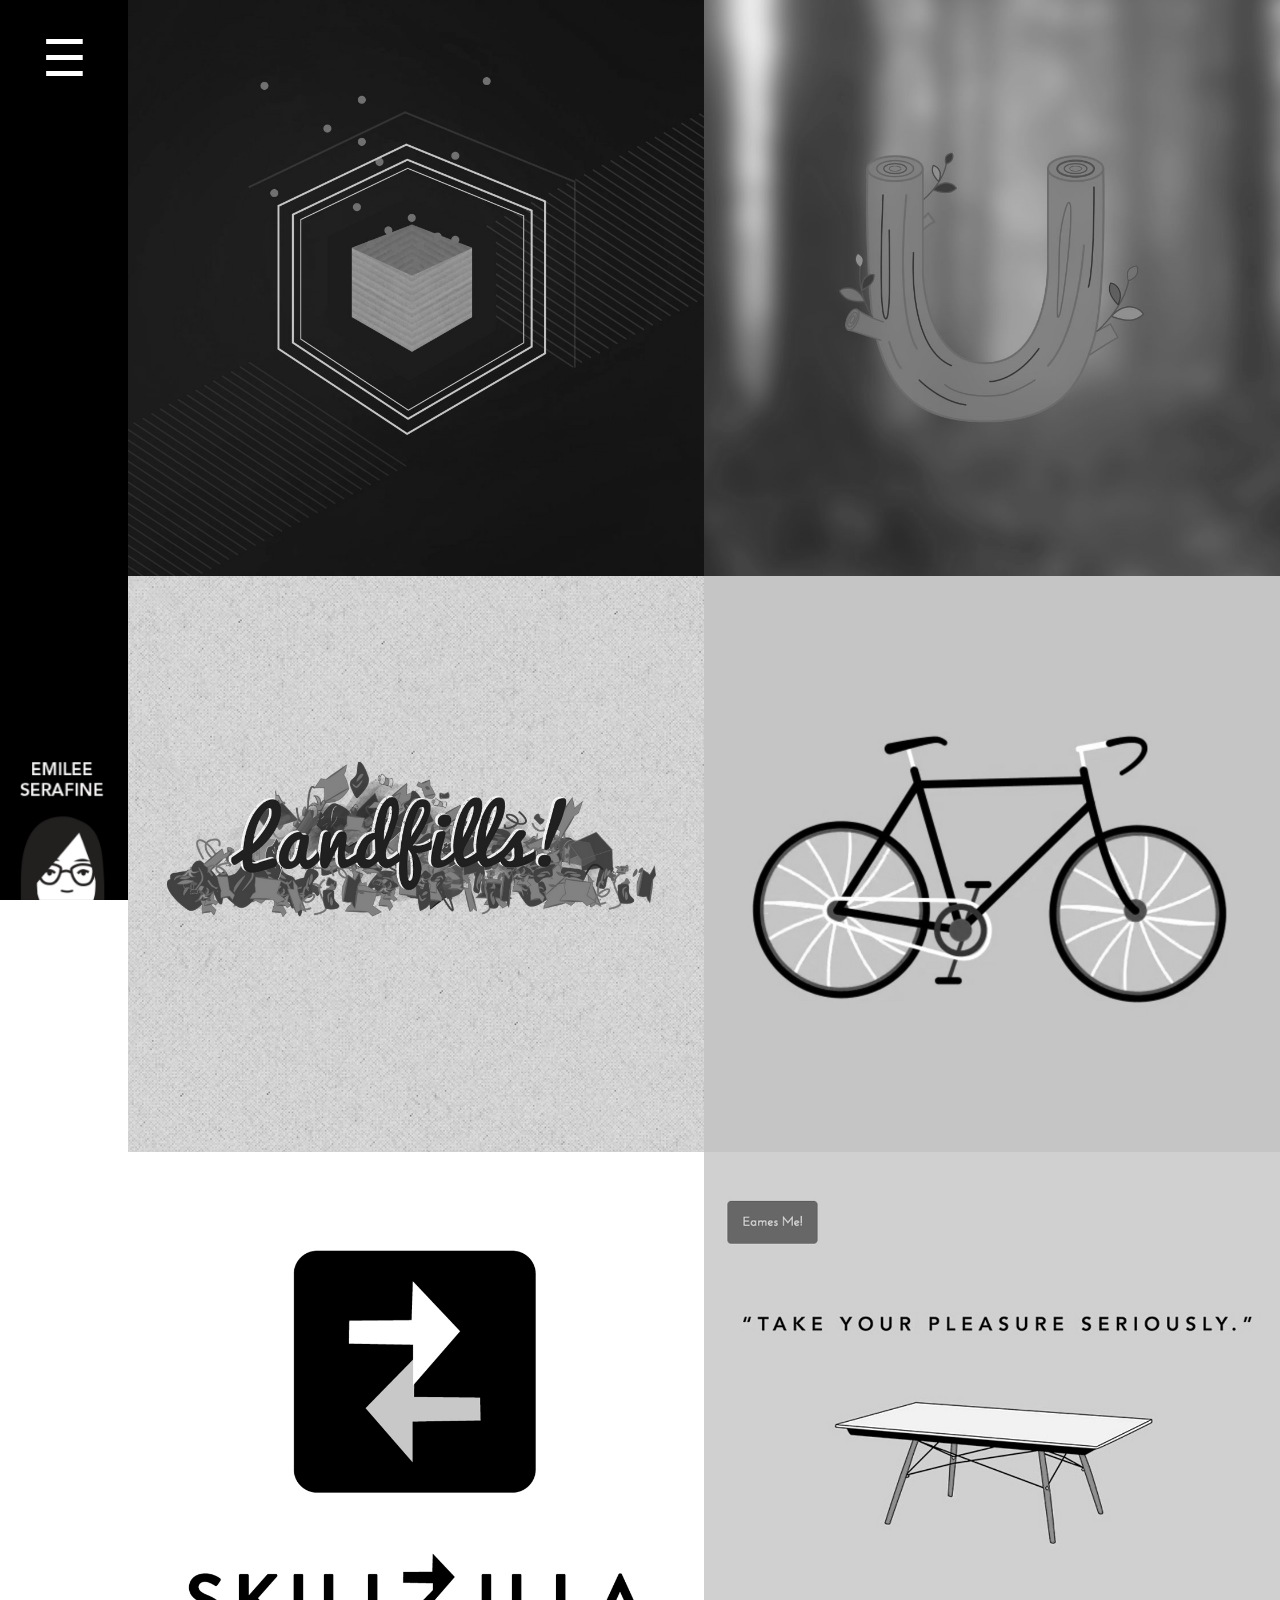
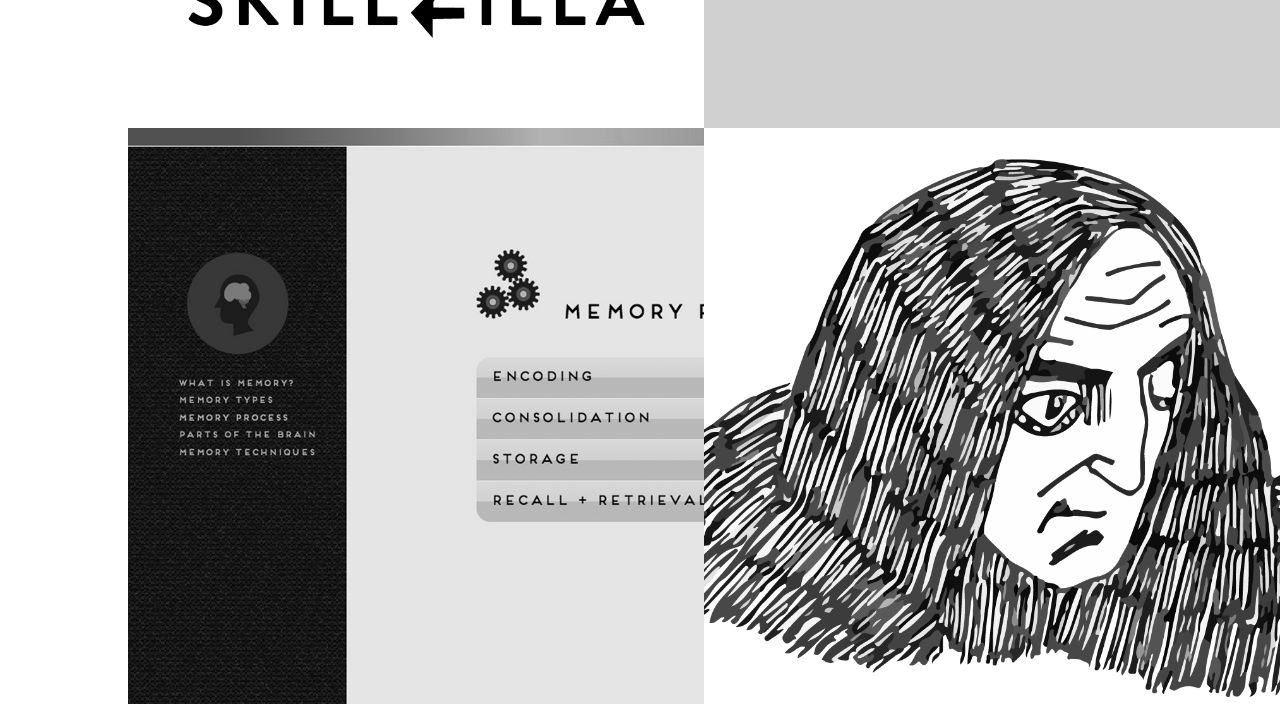
==== index.html @ f76195ec "imported code" ====
<!doctype html>
<html>
	<head>
		<meta charset="utf-8">
		<title>Emilee Serafine</title>
		<link href="css/reset.css" type="text/css" rel="stylesheet" />
		<link href="css/styles.css" type="text/css" rel="stylesheet"/>
		<meta charset="utf-8">
		<meta name="viewport" content="width=device-width, initial-scale=1">
	</head>
	<body>

		<div class="sidenav">
			<a href="#" class="nav-icon">&#9776;</a>
			<div class="logo">
			<img src="./img/logo.png"></div>
			<div class="content">
				
				<div class="hello">
					<h1>Hello,</h1>
					<p>Thanks for stopping by. I'm Emilee, a web and visual designer based in San Francisco.</p>
					<br></br>
					<h2>contact.</h2><p>emilee.serafine@gmail.com</p>

				
						<div class="left"><a href="http://www.behance.net/emileeserafine"><img src="./img/behance.png"></a></div>
						<div class="middle"><a href="http://www.linkedin.com/pub/emilee-serafine/47/217/44"><img src="./img/linkedin.png"></a></div>
						<div class="right"><a href="http://www.vimeo.com/emileeserafine"><img src="./img/vimeo.png"></a>
						</div>

				</div>

			</div>
		</div>
		<div class="work-container">
			<section class="work">

				<div class="work-item" id="lacuna">
					<a href="lacuna.html"><img src="./img/lacuna.jpg" /></a>
				</div>

				<div class="work-item" id="50logos">
					<a href="50logos.html"><img src="./img/50logos.jpg" /></a>
				</div>

				<div class="work-item" id="landfills">
					<a href="landfills_1.html"><img src="./img/landfills.jpg" /></a>
				</div>

				<div class="work-item" id="motion">
					<a href="https://vimeo.com/70374836" target="blank"><img src="./img/motion.jpg" /></a>
				</div>

				<div class="work-item" id="skillzilla">
					<a href="skillzilla.html"><img src="./img/skillzilla.jpg" /></a>
				</div>

				<div class="work-item" id="eames">
					<a href="eames_1.html"><img src="./img/eames.jpg" /></a>
				</div>

				<div class="work-item" id="memory">
					<a href="memory_1.html"><img src="./img/memory.jpg" /></a>
				</div>

				<div class="work-item" id="illustration">
					<a href="illustration.html"><img src="./img/illustration.jpg" /></a>
				</div>
			</section>
		</div>


			<script type="text/javascript" src="src/jquery-1.8.2.min.js"></script>
			<script type="text/javascript">
				$('.nav-icon').on('click', function(e){
					$('body').toggleClass('open');
					e.preventDefault();
				});

		  </script>
	</body>
</html>
---- css/styles.css ----
* {
    -webkit-box-sizing: border-box;
    -moz-box-sizing: border-box;
    box-sizing: border-box;
}

@font-face { font-family: AvenirMedium; src: url('../fonts/AvenirMedium.otf'); }
@font-face { font-family: Bodoni_Italic; src: url('../fonts/Bodoni_Italic.otf'); }
@font-face { font-family: AvenirLight; src: url('../fonts/AvenirLight.otf'); }

a{
    color: #d15463;
}
.work-container {
    overflow-x: hidden;
    position: relative;
    width: 100%;
}

.work {
    width: 100%;
    float: left;
    overflow: hidden;
    padding-left: 8em;
    position: relative;
    left: 0;
    -webkit-transition: all .5s ease;
    -moz-transition: all .5s ease;
    -ms-transition: all .5s ease;
    -o-transition: all .5s ease;
    transition: all .5s ease;
}

.work-item {
    width: 50%;
    overflow: hidden;
    float: left;
}


.hello {
    padding-left: 20%;
    padding-right: 20%;
    padding-top: 10%;
}

.hello>H1 {
    font-family: 'AvenirMedium',  sans-serif;
    font-size: 4em;
    padding-bottom: .5em;
}

.left img{
    width: 4em;
    float: left;
    filter: url("data:image/svg+xml;utf8,&lt;svg xmlns=\'http://www.w3.org/2000/svg\'&gt;&lt;filter id=\'grayscale\'&gt;&lt;feColorMatrix type=\'matrix\' values=\'0.3333 0.3333 0.3333 0 0 0.3333 0.3333 0.3333 0 0 0.3333 0.3333 0.3333 0 0 0 0 0 1 0\'/&gt;&lt;/filter&gt;&lt;/svg&gt;#grayscale"); /* Firefox 10+, Firefox on Android */
    filter: gray; /* IE6-9 */
    -webkit-filter: grayscale(100%); /* Chrome 19+, Safari 6+, Safari 6+ iOS */
}

.middle img{
    float: left;
    width: 4em;
    filter: url("data:image/svg+xml;utf8,&lt;svg xmlns=\'http://www.w3.org/2000/svg\'&gt;&lt;filter id=\'grayscale\'&gt;&lt;feColorMatrix type=\'matrix\' values=\'0.3333 0.3333 0.3333 0 0 0.3333 0.3333 0.3333 0 0 0.3333 0.3333 0.3333 0 0 0 0 0 1 0\'/&gt;&lt;/filter&gt;&lt;/svg&gt;#grayscale"); /* Firefox 10+, Firefox on Android */
    filter: gray; /* IE6-9 */
    -webkit-filter: grayscale(100%); /* Chrome 19+, Safari 6+, Safari 6+ iOS */
}

.right img{
    float: left;
    width: 4em;
    filter: url("data:image/svg+xml;utf8,&lt;svg xmlns=\'http://www.w3.org/2000/svg\'&gt;&lt;filter id=\'grayscale\'&gt;&lt;feColorMatrix type=\'matrix\' values=\'0.3333 0.3333 0.3333 0 0 0.3333 0.3333 0.3333 0 0 0.3333 0.3333 0.3333 0 0 0 0 0 1 0\'/&gt;&lt;/filter&gt;&lt;/svg&gt;#grayscale"); /* Firefox 10+, Firefox on Android */
    filter: gray; /* IE6-9 */
    -webkit-filter: grayscale(100%); /* Chrome 19+, Safari 6+, Safari 6+ iOS */
}

.left img:hover {
        filter: none;
    -webkit-filter: grayscale(0);
}

.middle img:hover {
        filter: none;
    -webkit-filter: grayscale(0);
}

.right img:hover {
        filter: none;
    -webkit-filter: grayscale(0);
}


.hello>H2 {
    font-family: 'AvenirMedium',  sans-serif;
    font-size: 1.8em;
    color: white;
    line-height: 2em;
    text-decoration: none;
}

H2> a {
    font-family: 'AvenirMedium',  sans-serif;
    font-size: 1em;
    color: white;
    padding-right: 2em;
}


.hello>p {
    font-family: 'Bodoni_Italic';
    font-size: 1.8em;
    line-height: 2em;
}


.work img {
    height: auto;
    width: 100%;
    float: left;
    background-size: 100%;
    filter: url("data:image/svg+xml;utf8,&lt;svg xmlns=\'http://www.w3.org/2000/svg\'&gt;&lt;filter id=\'grayscale\'&gt;&lt;feColorMatrix type=\'matrix\' values=\'0.3333 0.3333 0.3333 0 0 0.3333 0.3333 0.3333 0 0 0.3333 0.3333 0.3333 0 0 0 0 0 1 0\'/&gt;&lt;/filter&gt;&lt;/svg&gt;#grayscale"); /* Firefox 10+, Firefox on Android */
    filter: gray; /* IE6-9 */
    -webkit-filter: grayscale(100%); /* Chrome 19+, Safari 6+, Safari 6+ iOS */
}

.work img:hover {
    filter: none;
    -webkit-filter: grayscale(0);

}


.sidenav {
    width: 63em;
    height: 100%;
    background-color: black;
    position: fixed;
    color: white;
    z-index: 999;
    left: -55em;
    -webkit-transition: all .5s ease;
    -moz-transition: all .5s ease;
    -ms-transition: all .5s ease;
    -o-transition: all .5s ease;
    transition: all .5s ease;
    /*font-size: 64px;*/
}

.nav-icon {
    font-size: 50px;
    text-align: center;
    display: block;
    height: 100%;
    width: 128px;
    float: right;
    background: black;
    color: white;
    padding-top: 3%;
}


.logo>img {
    width: 5.4em;
    display: inline-block;
    float: right;
    z-index: 1000;
    position: fixed;
    bottom: 0;
    left: 1.2em;
}

.content {
    padding: 20px;
    background: black;
}


/*WHEN OPEN*/

.open .work {

    left: 24em;
}

.open .sidenav {
    left: 0;
}


/* Project page styles */


.videoWrapper {
    position: relative;
    padding-bottom: 56.25%; /* 16:9 */
    padding-top: 25px;
    height: 0;
    margin-top: 16em;
}

.videoWrapper object, .videoWrapper embed, .videoWrapper iframe {
    position: absolute;
    top: 0;
    left: 0;
    width: 100%;
    height: 100%;
    padding-left: 3em;
}

.videoWrapper_lacuna {
    position: relative;
    padding-bottom: 56.25%; /* 16:9 */
    padding-top: 25px;
    height: 0;
    margin-top: 35em;
}

.videoWrapper_lacuna object, .videoWrapper_lacuna embed, .videoWrapper_lacuna iframe {
    position: absolute;
    top: 0;
    left: 0;
    width: 100%;
    height: 100%;
    padding-left: 3em;
}


.videoWrapper_2 {
    position: relative;
    padding-bottom: 56.25%; /* 16:9 */
    padding-top: 25px;
    height: 0;
    margin-top: 3em;
}

.videoWrapper_2 object, .videoWrapper_2 embed, .videoWrapper_2 iframe {
    position: absolute;
    top: 0;
    left: 0;
    width: 100%;
    height: 100%;
    padding-left: 3em;
}

.project {
    width: 100%;
    height: 100%;
    margin-top: 3.5em;
    padding-top: 1em;
    padding-left: 10em;
}

.project_container img{
    width: 100%;
    padding-left: 3em;
}

.project_container {
    margin-left: 4em;
}

.project_container a:hover {
    color: #999999;
}

.landfills_img {
    width: 80%;
    padding-bottom: 5em;
    margin: 0 auto;
}

.skillzilla_img {
    width: 80%;
    padding-bottom: 5em;
    margin: 0 auto;
}

.landfills_img img {
    padding-top: 3em;
}

.back_button {
    font-size: 4em;
    font-family: "AvenirMedium", sans-serif;
    background-color: black;
    color: white;
    position: absolute;
    top: 2em;
    left: 14.2em;
    z-index: 1001;
}

#head {
    text-align: center;
    font-family: "AvenirMedium", sans-serif;
    padding-top: 40%;
    padding-bottom: 5%;
    font-size: 2em;
    display: block;

}


.emperor_concept {
    background-color: black;
    color: white;
}

.project_title {
    width: 45%;
    font-family: "Bodoni_Italic";
    padding-left: 10%;
    padding-bottom: .3em;
    position: absolute;
    font-size: 2em;    
    border-bottom: 1px;
    border-style: solid;
    line-height: 1.5em;

}

.project_info {
    width: 20%;
    font-family: "AvenirLight";
    font-size: 1em;
    line-height: 1.7em;
    float: left;
    padding-left: 50%;
}


.launch {
    margin-top: 5%;
    margin-bottom:10em;
    padding-left: 50%;
    font-family: "AvenirMedium";
    letter-spacing: .3em;
    float: left;
    line-height: 2em;
}

.launch>a {
    color: black;
}

span {
    font-size: .8em;
    line-height: 3em;
    color: #999999;
}

.landfills_img p {
    text-align: center;
    font-family: "Bodoni_Italic";
    font-size: 1.5em;
    border-bottom: 1px solid;
    padding-bottom: 1em;
}


/* Tablet! */
@media screen and (min-width:720px) and (max-width:1080px) {

    .sidenav {
        width: 45em;
        height: 100%;
        background-color: black;
        position: fixed;
        color: white;
        z-index: 999;
        left: -37em;
        -webkit-transition: all .5s ease;
        -moz-transition: all .5s ease;
        -ms-transition: all .5s ease;
        -o-transition: all .5s ease;
        transition: all .5s ease;
        /*font-size: 64px;*/
    }

    .back_button {
        font-size: 4em;
        font-family: "AvenirMedium", sans-serif;
        background-color: black;
        color: white;
        position: absolute;
        top: 1.8em;
        left: 9.8em;
        z-index: 1001;
    }

    .hello>p {
        font-family: 'Bodoni_Italic';
        font-size: 1.8em;
        line-height: 1.5em;
    }


}

    .project_title {

        font-family: "Bodoni_Italic";
        padding-left: 20%;
        position: relative;
        font-size: 2em;    
        border-bottom: 1px;
        border-style: solid;
        line-height: 1.5em;

    }

        .project_info {
        width: 85%;
        font-family: "AvenirLight";
        font-size: 1em;
        line-height: 1.7em;
        float: left;
        padding-left: 50%;
        padding-top: 3em;
    }


/* Mobile! */
@media screen and (max-width: 719px) {


    .sidenav {
        width: 30em;
        height: 100%;
        background-color: black;
        position: fixed;
        color: white;
        z-index: 999;
        left: -22em;
        -webkit-transition: all .5s ease;
        -moz-transition: all .5s ease;
        -ms-transition: all .5s ease;
        -o-transition: all .5s ease;
        transition: all .5s ease;
        /*font-size: 64px;*/
    }

    .back_button {
        font-size: 4em;
        font-family: "AvenirMedium", sans-serif;
        background-color: black;
        color: white;
        position: absolute;
        top: 2em;
        left: 6em;
        z-index: 1001;
    }

    .hello {
        height: 100%;
        padding-left: 2.5em;
    }

    .hello>p {
        font-family: 'Bodoni_Italic';
        font-size: 1.6em;
        line-height: 1.6em;
    }

    .hello>H2 {
        font-family: 'AvenirMedium',  sans-serif;
        font-size: 1.5em;
        color: white;
        line-height: 1.2em;
        text-decoration: none;
    }

    .hello>H1 {
        font-family: 'AvenirMedium',  sans-serif;
        font-size: 3em;
        padding-bottom: .5em;
    }

    .left img{
    width: 3em;
    float: left;
    filter: url("data:image/svg+xml;utf8,&lt;svg xmlns=\'http://www.w3.org/2000/svg\'&gt;&lt;filter id=\'grayscale\'&gt;&lt;feColorMatrix type=\'matrix\' values=\'0.3333 0.3333 0.3333 0 0 0.3333 0.3333 0.3333 0 0 0.3333 0.3333 0.3333 0 0 0 0 0 1 0\'/&gt;&lt;/filter&gt;&lt;/svg&gt;#grayscale"); /* Firefox 10+, Firefox on Android */
    filter: gray; /* IE6-9 */
    -webkit-filter: grayscale(100%); /* Chrome 19+, Safari 6+, Safari 6+ iOS */
}

    .middle img{
        float: left;
        width: 3em;
        filter: url("data:image/svg+xml;utf8,&lt;svg xmlns=\'http://www.w3.org/2000/svg\'&gt;&lt;filter id=\'grayscale\'&gt;&lt;feColorMatrix type=\'matrix\' values=\'0.3333 0.3333 0.3333 0 0 0.3333 0.3333 0.3333 0 0 0.3333 0.3333 0.3333 0 0 0 0 0 1 0\'/&gt;&lt;/filter&gt;&lt;/svg&gt;#grayscale"); /* Firefox 10+, Firefox on Android */
        filter: gray; /* IE6-9 */
        -webkit-filter: grayscale(100%); /* Chrome 19+, Safari 6+, Safari 6+ iOS */
    }

    .right img{
        float: left;
        width: 3em;
        filter: url("data:image/svg+xml;utf8,&lt;svg xmlns=\'http://www.w3.org/2000/svg\'&gt;&lt;filter id=\'grayscale\'&gt;&lt;feColorMatrix type=\'matrix\' values=\'0.3333 0.3333 0.3333 0 0 0.3333 0.3333 0.3333 0 0 0.3333 0.3333 0.3333 0 0 0 0 0 1 0\'/&gt;&lt;/filter&gt;&lt;/svg&gt;#grayscale"); /* Firefox 10+, Firefox on Android */
        filter: gray; /* IE6-9 */
        -webkit-filter: grayscale(100%); /* Chrome 19+, Safari 6+, Safari 6+ iOS */
    }

    .left img:hover {
            filter: none;
        -webkit-filter: grayscale(0);
    }

    .middle img:hover {
            filter: none;
        -webkit-filter: grayscale(0);
    }

    .right img:hover {
            filter: none;
        -webkit-filter: grayscale(0);
    }

        .project_title {
        width: 90%;
        font-family: "Bodoni_Italic";
        padding-left: 20%;
        position: relative;
        font-size: 2em;    
        border-bottom: 1px;
        border-style: solid;
        line-height: 1.5em;

    }

}

@media screen and (max-width: 480px) {
    .sidenav {
        width: 100%;
        left: 0;
        max-height: 70px;
        overflow: hidden;
        position: absolute;
    }
    .open .sidenav {
        min-height: 100%;
    }
    .work {
        padding-left: 0;
        padding-top: 4.4em;
    }

    .open .work {
        left: 0;
    }

    div.hello {
        padding-left: .6em;
        padding-top: 3em;
    }

    .hello>H1 {
        font-family: 'AvenirMedium',  sans-serif;
        font-size: 2.3em;
    }

    .left img{
        width: 3em;
        padding-top: .5em;
        filter: url("data:image/svg+xml;utf8,&lt;svg xmlns=\'http://www.w3.org/2000/svg\'&gt;&lt;filter id=\'grayscale\'&gt;&lt;feColorMatrix type=\'matrix\' values=\'0.3333 0.3333 0.3333 0 0 0.3333 0.3333 0.3333 0 0 0.3333 0.3333 0.3333 0 0 0 0 0 1 0\'/&gt;&lt;/filter&gt;&lt;/svg&gt;#grayscale"); /* Firefox 10+, Firefox on Android */
        filter: gray; /* IE6-9 */
        -webkit-filter: grayscale(100%); /* Chrome 19+, Safari 6+, Safari 6+ iOS */
    }

    .middle img{
        width: 3em;
        padding-top: .5em;
        filter: url("data:image/svg+xml;utf8,&lt;svg xmlns=\'http://www.w3.org/2000/svg\'&gt;&lt;filter id=\'grayscale\'&gt;&lt;feColorMatrix type=\'matrix\' values=\'0.3333 0.3333 0.3333 0 0 0.3333 0.3333 0.3333 0 0 0.3333 0.3333 0.3333 0 0 0 0 0 1 0\'/&gt;&lt;/filter&gt;&lt;/svg&gt;#grayscale"); /* Firefox 10+, Firefox on Android */
        filter: gray; /* IE6-9 */
        -webkit-filter: grayscale(100%); /* Chrome 19+, Safari 6+, Safari 6+ iOS */
    }

    .right img{
        width: 3em;
        padding-top: .5em;
        filter: url("data:image/svg+xml;utf8,&lt;svg xmlns=\'http://www.w3.org/2000/svg\'&gt;&lt;filter id=\'grayscale\'&gt;&lt;feColorMatrix type=\'matrix\' values=\'0.3333 0.3333 0.3333 0 0 0.3333 0.3333 0.3333 0 0 0.3333 0.3333 0.3333 0 0 0 0 0 1 0\'/&gt;&lt;/filter&gt;&lt;/svg&gt;#grayscale"); /* Firefox 10+, Firefox on Android */
        filter: gray; /* IE6-9 */
        -webkit-filter: grayscale(100%); /* Chrome 19+, Safari 6+, Safari 6+ iOS */
    }

    .left img:hover {
            filter: none;
        -webkit-filter: grayscale(0);
    }

    .middle img:hover {
            filter: none;
        -webkit-filter: grayscale(0);
    }

    .right img:hover {
            filter: none;
        -webkit-filter: grayscale(0);
    }

    H2> a {
    font-family: 'AvenirMedium',  sans-serif;
    color: white;
    }


    .hello>p {
        font-family: 'Bodoni_Italic';
        font-size: 1.4em;
        line-height: 1.5em;
    }


    .hello>H2 {
        font-family: 'AvenirMedium',  sans-serif;
        font-size: 1.2em;
        text-decoration: none;
        padding-bottom: .3em;
    }

    .work img {
        height: auto;
        width: 100%;
        float: left;
        background-size: 100%;
        filter: url("data:image/svg+xml;utf8,&lt;svg xmlns=\'http://www.w3.org/2000/svg\'&gt;&lt;filter id=\'grayscale\'&gt;&lt;feColorMatrix type=\'matrix\' values=\'0.3333 0.3333 0.3333 0 0 0.3333 0.3333 0.3333 0 0 0.3333 0.3333 0.3333 0 0 0 0 0 1 0\'/&gt;&lt;/filter&gt;&lt;/svg&gt;#grayscale"); /* Firefox 10+, Firefox on Android */
        filter: gray; /* IE6-9 */
        -webkit-filter: grayscale(100%); /* Chrome 19+, Safari 6+, Safari 6+ iOS */
    }

    .work img:hover {
        filter: none;
        -webkit-filter: grayscale(0);

    }

    .nav-icon {
        font-size: 2em;
        display: block;
        height: 100%;
        float: right;
        background: black;
        color: white;
        padding-right: 1.7em;
    }

    a.nav-icon {
        width: 30px;
    }

    .logo>img {
       display: none;
    }

    .project {
    width: 100%;
    height: 100%;
    margin-top: 1em;
    padding-top: 1em;
    margin-left: 0;
    margin-right: 0;
    padding-right: 0;
    }

    div.project_container {
        padding-top: 4.4em;
        padding-bottom: 0;
        padding-right: 0;
        margin-right: 0;
    }

    .project_container {
        margin-left: 0;
        margin-right: 0;
        margin-bottom: 0;
        padding-right: 0;
        padding-bottom: 0;
    }

    .project_container img{
        padding-left: 0;
        padding-bottom: 0;
    }

    div.project_img {
        padding-bottom: 0;
        margin-bottom: 0;
    }

    .project_container a:hover {
        color: #999999;
    }

    .landfills_img {
        width: 80%;
        padding-bottom: 0;
        margin: 0 auto;
    }

    .skillzilla_img {
        width: 80%;
        padding-bottom: 0;
        margin: 0 auto;
        padding-top: .8em;
    }

    .landfills_img img {
        padding-top: 0;
    }

    .landfills_img {
        padding-bottom: 0;
    }

    a.back_button {
        display: block;
        font-family: "AvenirMedium", sans-serif; 
        font-size: 2.8em;   
        line-height: 1em;
        top: .3em;
        left: .5em;
    }

    #head {
        text-align: center;
        font-family: "AvenirMedium", sans-serif;
        padding-bottom: 1em;
        font-size: 2em;
    }

    .emperor_concept {
        background-color: black;
        color: white;
    }

    div.project_title {
        width: 100%;
        font-family: "Bodoni_Italic";
        text-align: center;
        padding-bottom: .3em;
        padding-top: 0;
        font-size: 1.5em;    
        padding-left: 0;
    }

    div.project_info {
        width: 90%;
        font-family: "AvenirLight";
        font-size: 1em;
        line-height: 1.7em;
        padding-left: 10%;
    }

    .launch {
        margin-top: 5%;
        padding-top: 1em;
        padding-bottom: 1em;
        padding-left: 10%;
        font-family: "AvenirMedium";
        letter-spacing: .3em;
        width: 100em;
        line-height: 2em;
    }

    .launch>a {
        color: black;
    }

    span {
        font-size: .8em;
        line-height: 3em;
        color: #999999;
    }

    .landfills_img p {
        text-align: center;
        font-family: "Bodoni_Italic";
        font-size: .8em;
        border-bottom: 1px solid;
        padding-bottom: .8;
    }
}
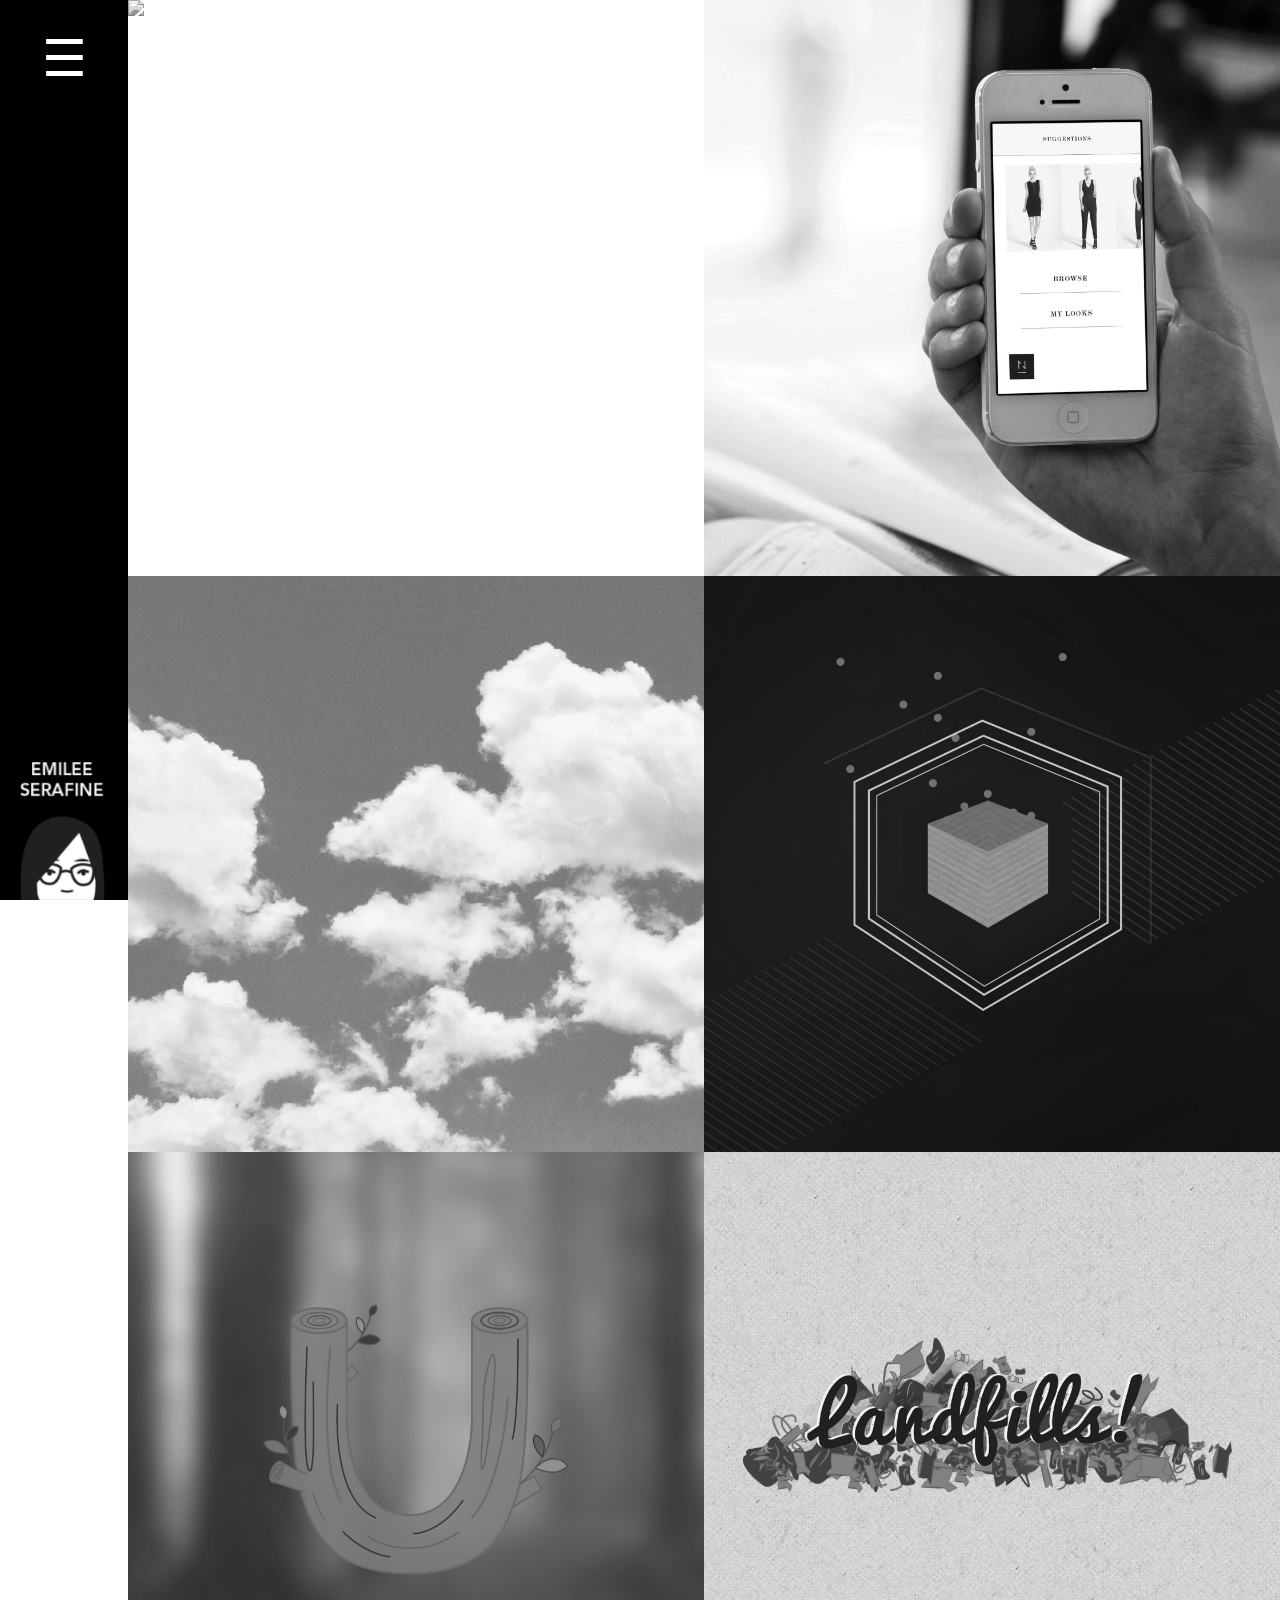
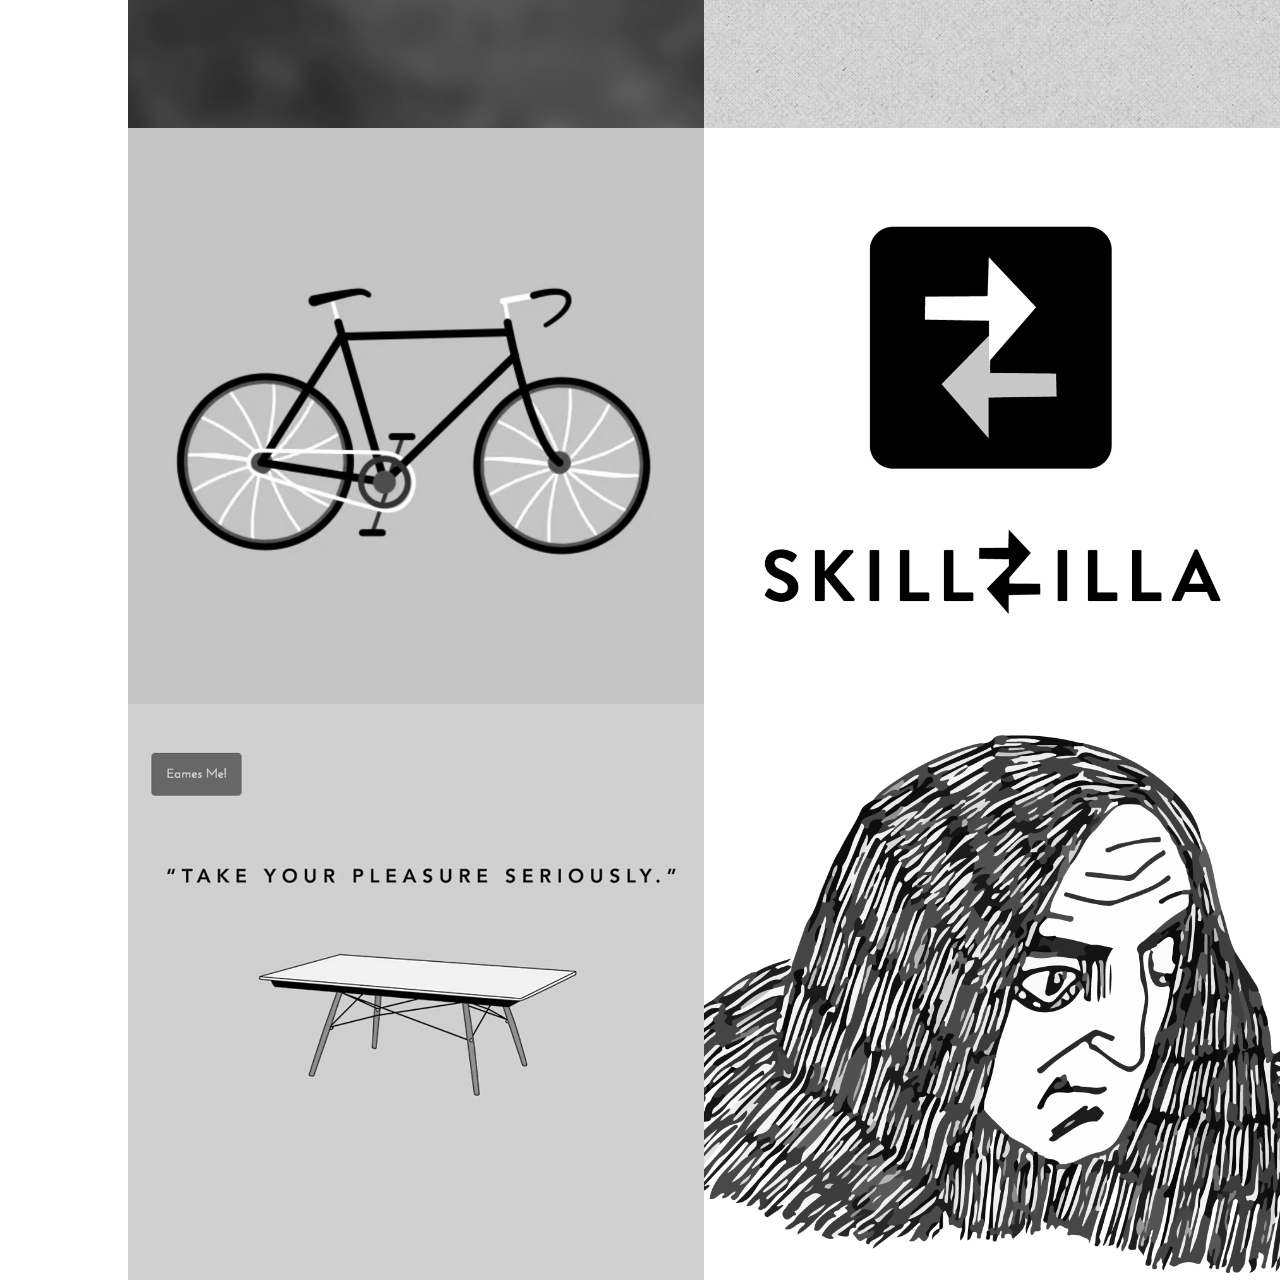
==== commit 035d37bb: "added updated code" ====
--- a/index.html
+++ b/index.html
@@ -35,6 +35,18 @@
 		<div class="work-container">
 			<section class="work">
 
+				<div class="work-item" id="waybound">
+					<a href="waybound.html"><img src="./img/waybound.jpg" /></a>
+				</div>
+
+				<div class="work-item" id="nordstrom">
+					<a href="nordstrom.html"><img src="./img/nordstrom.jpg" /></a>
+				</div>
+
+				<div class="work-item" id="overlap">
+					<a href="overlap.html"><img src="./img/overlap.jpg" /></a>
+				</div>
+
 				<div class="work-item" id="lacuna">
 					<a href="lacuna.html"><img src="./img/lacuna.jpg" /></a>
 				</div>
@@ -59,9 +71,9 @@
 					<a href="eames_1.html"><img src="./img/eames.jpg" /></a>
 				</div>
 
-				<div class="work-item" id="memory">
+<!-- 				<div class="work-item" id="memory">
 					<a href="memory_1.html"><img src="./img/memory.jpg" /></a>
-				</div>
+				</div> -->
 
 				<div class="work-item" id="illustration">
 					<a href="illustration.html"><img src="./img/illustration.jpg" /></a>
--- a/css/styles.css
+++ b/css/styles.css
@@ -7,6 +7,49 @@
 @font-face { font-family: AvenirMedium; src: url('../fonts/AvenirMedium.otf'); }
 @font-face { font-family: Bodoni_Italic; src: url('../fonts/Bodoni_Italic.otf'); }
 @font-face { font-family: AvenirLight; src: url('../fonts/AvenirLight.otf'); }
+
+/*GROW*/
+
+* {
+  -webkit-box-sizing: border-box;
+     -moz-box-sizing: border-box;
+      -ms-box-sizing: border-box;
+          box-sizing: border-box;
+}
+
+ 
+.pic {
+  border: 10px solid #fff;  
+  float: left;
+  height: 300px;
+  width: 300px;
+  margin: 20px;
+  overflow: hidden;
+   
+  -webkit-box-shadow: 5px 5px 5px #111;
+          box-shadow: 5px 5px 5px #111;  
+}
+
+.grow img {
+  height: 100%;
+  width: 100%;
+ 
+  -webkit-transition: all 1s ease;
+     -moz-transition: all 1s ease;
+       -o-transition: all 1s ease;
+      -ms-transition: all 1s ease;
+          transition: all 1s ease;
+}
+ 
+.grow img:hover {
+  width: 110%;
+  height: 110%;
+}
+
+/*END GROW
+*/
+
+
 
 a{
     color: #d15463;
@@ -242,6 +285,23 @@
     padding-left: 3em;
 }
 
+.videoWrapper_overlap {
+    position: relative;
+    padding-bottom: 56.25%; /* 16:9 */
+    padding-top: 25px;
+    height: 0;
+    margin-top: 36em;
+}
+
+.videoWrapper_overlap object, .videoWrapper_overlap embed, .videoWrapper_overlap iframe {
+    position: absolute;
+    top: 0;
+    left: 0;
+    width: 100%;
+    height: 100%;
+    padding-left: 3em;
+}
+
 .project {
     width: 100%;
     height: 100%;
@@ -320,18 +380,19 @@
 }
 
 .project_info {
-    width: 20%;
+    width: 85%;
     font-family: "AvenirLight";
     font-size: 1em;
     line-height: 1.7em;
     float: left;
     padding-left: 50%;
+    padding-top: 8em;
 }
 
 
 .launch {
     margin-top: 5%;
-    margin-bottom:10em;
+    margin-bottom:4em;
     padding-left: 50%;
     font-family: "AvenirMedium";
     letter-spacing: .3em;
@@ -395,8 +456,6 @@
     }
 
 
-}
-
     .project_title {
 
         font-family: "Bodoni_Italic";
@@ -419,6 +478,44 @@
         padding-top: 3em;
     }
 
+    .videoWrapper_lacuna {
+    position: relative;
+    padding-bottom: 56.25%; /* 16:9 */
+    padding-top: 25px;
+    height: 0;
+    margin-top: 35em;
+    }
+
+    .videoWrapper_overlap {
+    position: relative;
+    padding-bottom: 56.25%; /* 16:9 */
+    padding-top: 25px;
+    height: 0;
+    margin-top: 31em;
+    }
+
+    .launch {
+        margin-bottom: 2em;
+    }
+
+
+    .videoWrapper_overlap {
+    position: relative;
+    padding-bottom: 56.25%; /* 16:9 */
+    padding-top: 25px;
+    height: 0;
+    margin-top: 40em;
+    }
+
+
+    .videoWrapper_lacuna {
+    position: relative;
+    padding-bottom: 56.25%; /* 16:9 */
+    padding-top: 25px;
+    height: 0;
+    margin-top: 38em;
+    }
+}
 
 /* Mobile! */
 @media screen and (max-width: 719px) {
@@ -527,6 +624,46 @@
 
     }
 
+    .project_info {
+        margin-top: -3em;
+    }
+
+
+    .launch {
+        margin-top: 5%;
+        padding-top: 1em;
+        margin-bottom: 2em;
+        padding-left: 50%;
+        font-family: "AvenirMedium";
+        letter-spacing: .3em;
+        line-height: 2em;
+    }
+
+        .videoWrapper {
+    position: relative;
+    padding-bottom: 56.25%; /* 16:9 */
+    padding-top: 25px;
+    height: 0;
+    margin-top: 18em;
+    }
+
+    .videoWrapper_lacuna {
+    position: relative;
+    padding-bottom: 56.25%; /* 16:9 */
+    padding-top: 25px;
+    height: 0;
+    margin-top: 44em;
+    }
+
+    .videoWrapper_overlap {
+    position: relative;
+    padding-bottom: 56.25%; /* 16:9 */
+    padding-top: 25px;
+    height: 0;
+    margin-top: 49em;
+    }
+
+
 }
 
 @media screen and (max-width: 480px) {
@@ -749,12 +886,13 @@
         font-size: 1em;
         line-height: 1.7em;
         padding-left: 10%;
+        margin-top: -5em;
     }
 
     .launch {
         margin-top: 5%;
         padding-top: 1em;
-        padding-bottom: 1em;
+        margin-bottom: 2em;
         padding-left: 10%;
         font-family: "AvenirMedium";
         letter-spacing: .3em;
@@ -779,6 +917,32 @@
         border-bottom: 1px solid;
         padding-bottom: .8;
     }
-}
-
-
+
+
+    .videoWrapper {
+    position: relative;
+    padding-bottom: 56.25%; /* 16:9 */
+    padding-top: 25px;
+    height: 0;
+    margin-top: 16em;
+    }
+
+    .videoWrapper_overlap {
+    position: relative;
+    padding-bottom: 56.25%; /* 16:9 */
+    padding-top: 25px;
+    height: 0;
+    margin-top: 37em;
+    }
+
+    .videoWrapper_lacuna {
+    position: relative;
+    padding-bottom: 56.25%; /* 16:9 */
+    padding-top: 25px;
+    height: 0;
+    margin-top: 37em;
+    }
+
+}
+
+
